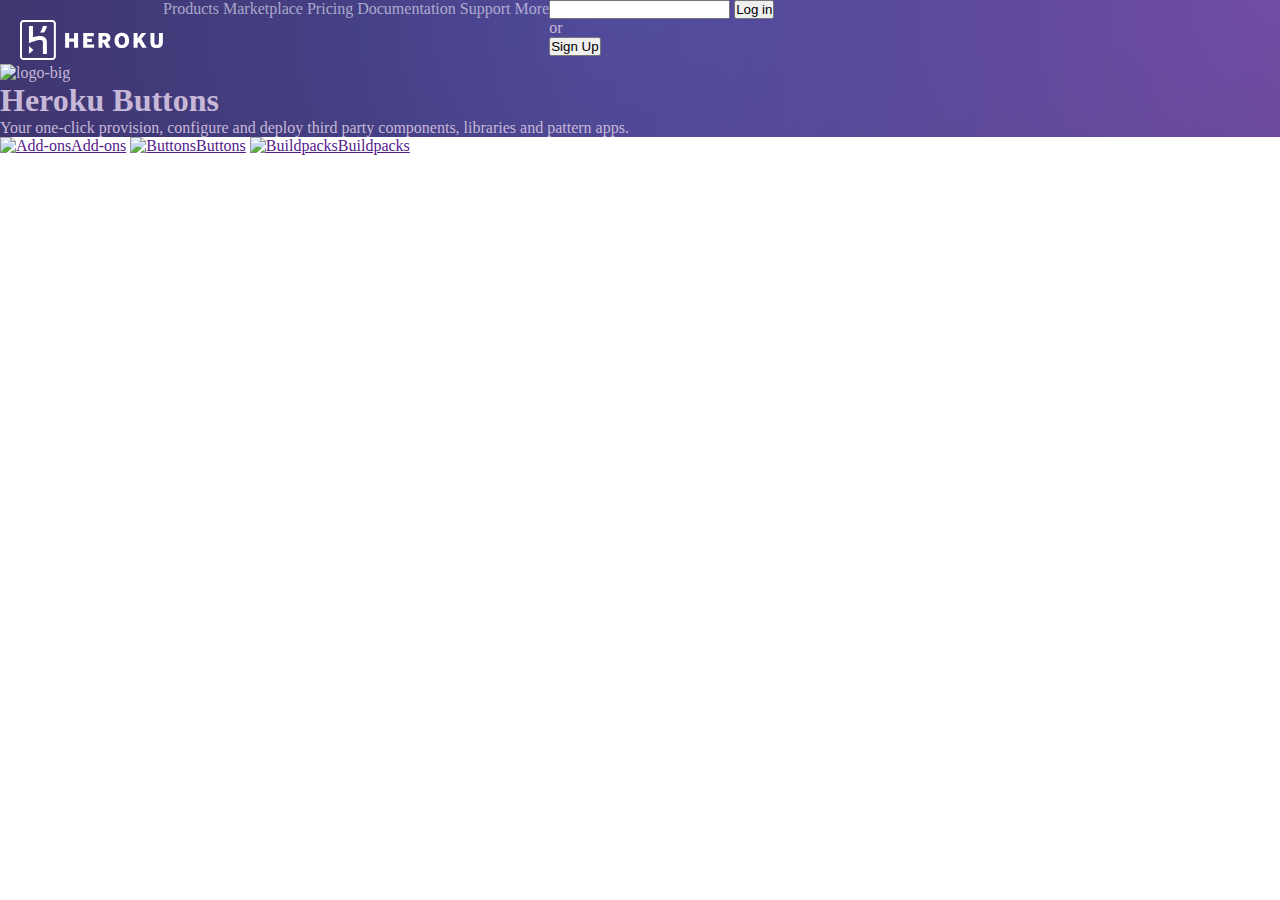
==== Heroku/index.html @ 969bb105 "begin Heroku-btns" ====
<!DOCTYPE html>
<html lang="en">
<head>
    <meta charset="UTF-8">
    <meta name="viewport" content="width=device-width, initial-scale=1.0">
    <title>Document</title>
    <link rel="stylesheet" href="./style.css">
</head>
<body>
   <header>
    <nav>
        <div class="logo-wrapper"><img class="heroku-logo" src="./img/heroku-main-logo.svg" alt="heroku-logo"></div>
        <div class="nav-wrapper">
            <a class="nav-button">Products</a>
            <a class="nav-button">Marketplace</a>
            <a class="nav-button">Pricing</a>
            <a class="nav-button">Documentation</a>
            <a class="nav-button">Support</a>
            <a class="nav-button">More</a>
        </div>
        <div class="tools">
            <input type="search" >
            <button>Log in </button>
            <p>or</p>
            <button>Sign Up</button>
        </div>
    </nav>
    <main>
        <img src="" alt="logo-big">
        <h1>Heroku Buttons</h1>
        <p class="main-description">Your one-click provision, configure and deploy third party components, libraries and pattern apps.</p>
    </main>
   </header>
   <section class="divides">
<a href=""><img src="" alt="Add-ons">Add-ons</a>
<a href=""><img src="" alt="Buttons">Buttons</a>
<a href=""><img src="" alt="Buildpacks">Buildpacks</a>
   </section>
</body>
</html>
---- Heroku/style.css ----
*{
    margin: 0;
    padding: 0;
    box-sizing: border-box;
}
header{
    background-color: #3B2F63;
    background-image: radial-gradient(circle at 50% top, rgba(84,90,182,0.6) 0%, rgba(84,90,182,0) 75%),radial-gradient(circle at right top, #794aa2 0%, rgba(121,74,162,0) 57%);
    background-repeat: no-repeat;
    background-size: 100% 1000px;
    color: #c7b8d8;
    margin: 0;
    position: relative;
}
nav{
    display: flex;

}
.heroku-logo{   
margin-top: 20px;
margin-left: 20px;
    width: 143px;
    height: 40px;
    }

    .nav-button{

        color: rgba(242,238,255,0.6);
    }
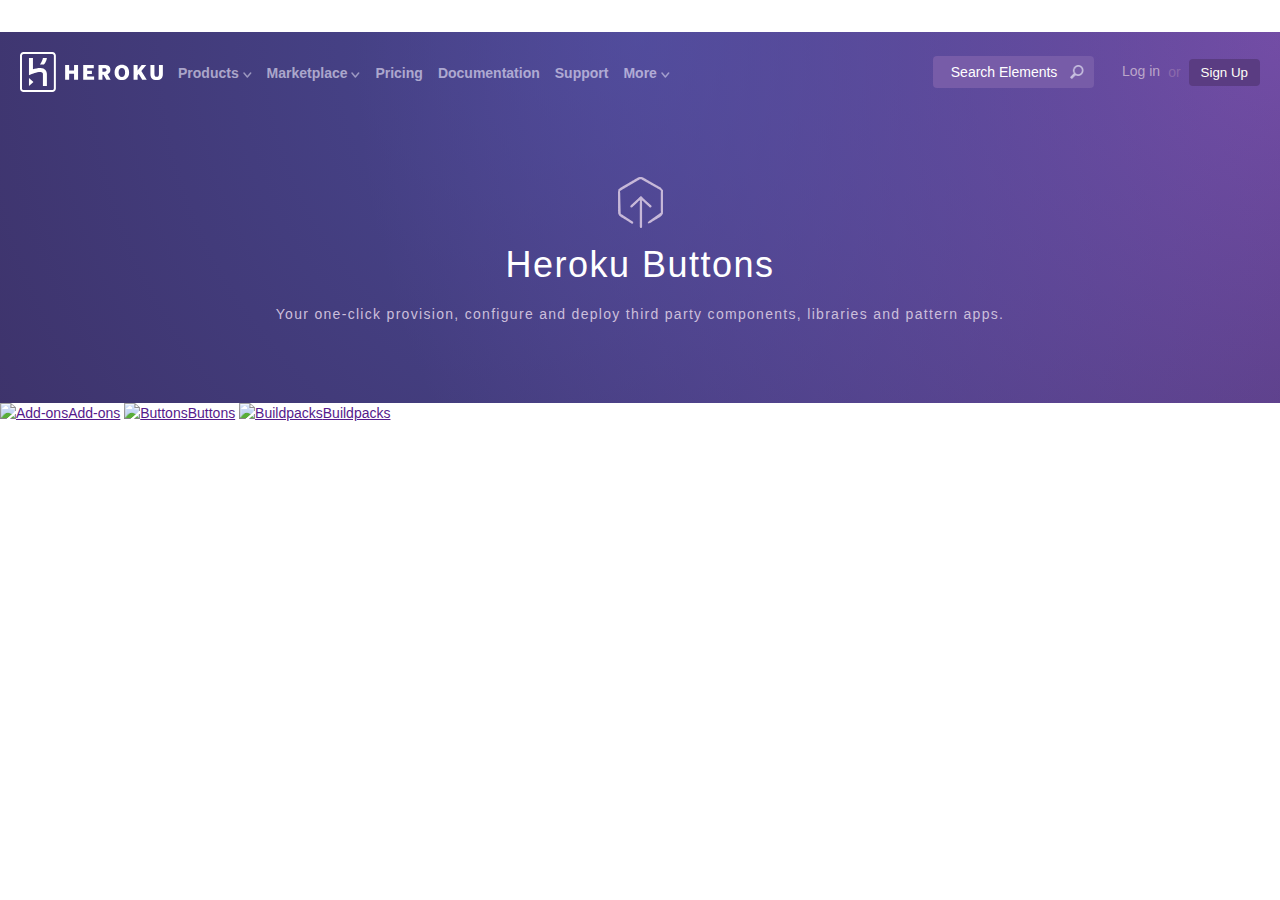
==== commit 147aabf7: "Header is ready" ====
--- a/Heroku/index.html
+++ b/Heroku/index.html
@@ -1,40 +1,57 @@
 <!DOCTYPE html>
 <html lang="en">
-<head>
-    <meta charset="UTF-8">
-    <meta name="viewport" content="width=device-width, initial-scale=1.0">
+  <head>
+    <meta charset="UTF-8" />
+    <meta name="viewport" content="width=device-width, initial-scale=1.0" />
     <title>Document</title>
-    <link rel="stylesheet" href="./style.css">
-</head>
-<body>
-   <header>
-    <nav>
-        <div class="logo-wrapper"><img class="heroku-logo" src="./img/heroku-main-logo.svg" alt="heroku-logo"></div>
-        <div class="nav-wrapper">
-            <a class="nav-button">Products</a>
-            <a class="nav-button">Marketplace</a>
-            <a class="nav-button">Pricing</a>
-            <a class="nav-button">Documentation</a>
-            <a class="nav-button">Support</a>
-            <a class="nav-button">More</a>
+    <link rel="stylesheet" href="./style.css" />
+  </head>
+  <body>
+    <header>
+      <nav>
+        <div class="logo-wrapper">
+          <img
+            class="heroku-logo"
+            src="./img/heroku-main-logo.svg"
+            alt="heroku-logo"
+          />
+          <a class="nav-button"
+            >Products <img class="nav-more" src="./img/nav-more.svg" alt="more"
+          /></a>
+          <a class="nav-button"
+            >Marketplace
+            <img class="nav-more" src="./img/nav-more.svg" alt="more"
+          /></a>
+          <a class="nav-button">Pricing</a>
+          <a class="nav-button">Documentation</a>
+          <a class="nav-button">Support</a>
+          <a class="nav-button"
+            >More <img class="nav-more" src="./img/nav-more.svg" alt="more"
+          /></a>
         </div>
         <div class="tools">
-            <input type="search" >
-            <button>Log in </button>
-            <p>or</p>
-            <button>Sign Up</button>
+          <div class="search-wrapper">
+            <input id="search" type="text" placeholder="Search Elements" />
+            <img id="search-img" src="./img/search.png" alt="search" />
+          </div>
+          <button id="log-in">Log in</button>
+          <p id="or">or</p>
+          <button id="sign-up">Sign Up</button>
         </div>
-    </nav>
-    <main>
-        <img src="" alt="logo-big">
+      </nav>
+      <div class="header-container">
+        <img class="button-icon" src="./img/Untitled.png" alt="button-icon" />
         <h1>Heroku Buttons</h1>
-        <p class="main-description">Your one-click provision, configure and deploy third party components, libraries and pattern apps.</p>
-    </main>
-   </header>
-   <section class="divides">
-<a href=""><img src="" alt="Add-ons">Add-ons</a>
-<a href=""><img src="" alt="Buttons">Buttons</a>
-<a href=""><img src="" alt="Buildpacks">Buildpacks</a>
-   </section>
-</body>
-</html>+        <p class="main-description">
+          Your one-click provision, configure and deploy third party components,
+          libraries and pattern apps.
+        </p>
+      </div>
+    </header>
+    <section class="divides">
+      <a href=""><img src="" alt="Add-ons" />Add-ons</a>
+      <a href=""><img src="" alt="Buttons" />Buttons</a>
+      <a href=""><img src="" alt="Buildpacks" />Buildpacks</a>
+    </section>
+  </body>
+</html>
--- a/Heroku/style.css
+++ b/Heroku/style.css
@@ -1,30 +1,144 @@
-*{
-    margin: 0;
-    padding: 0;
-    box-sizing: border-box;
+* {
+  margin: 0;
+  padding: 0;
+  box-sizing: border-box;
 }
-header{
-    background-color: #3B2F63;
-    background-image: radial-gradient(circle at 50% top, rgba(84,90,182,0.6) 0%, rgba(84,90,182,0) 75%),radial-gradient(circle at right top, #794aa2 0%, rgba(121,74,162,0) 57%);
-    background-repeat: no-repeat;
-    background-size: 100% 1000px;
-    color: #c7b8d8;
-    margin: 0;
-    position: relative;
+
+body {
+  margin-top: 32px;
+  min-height: 100%;
+  font-family: "BentonSans", "Helvetica Neue", sans-serif;
+  font-size: 14px;
+  font-weight: 400;
+  line-height: 1.5;
+  background: #fff;
+  -webkit-font-smoothing: antialiased;
 }
-nav{
-    display: flex;
 
+header {
+  background-color: #3b2f63;
+  background-image: radial-gradient(
+      circle at 50% top,
+      rgba(84, 90, 182, 0.6) 0%,
+      rgba(84, 90, 182, 0) 75%
+    ),
+    radial-gradient(circle at right top, #794aa2 0%, rgba(121, 74, 162, 0) 57%);
+  background-repeat: no-repeat;
+  background-size: 100% 1000px;
+  color: #c7b8d8;
 }
-.heroku-logo{   
-margin-top: 20px;
-margin-left: 20px;
-    width: 143px;
-    height: 40px;
-    }
 
-    .nav-button{
+nav {
+  display: flex;
+  justify-content: space-between;
+  align-items: center;
+}
 
-        color: rgba(242,238,255,0.6);
-    }
-    +.logo-wrapper {
+  margin-top: 20px;
+  margin-left: 20px;
+  display: flex;
+  align-items: center;
+  gap: 15px;
+}
+
+.heroku-logo {
+  width: 143px;
+  height: 40px;
+}
+
+.nav-button {
+  padding: 10px 0 8px 0;
+  color: rgba(242, 238, 255, 0.6);
+  font-size: 14px;
+  font-weight: 700;
+  -webkit-font-smoothing: antialiased;
+  line-height: 1;
+}
+
+.nav-more {
+  opacity: 0.5;
+}
+
+.tools {
+  display: flex;
+  margin-right: 20px;
+  margin-top: 20px;
+  gap: 8px;
+  align-items: center;
+}
+
+.search-wrapper {
+  margin-right: 20px;
+  background-color: #775ca8;
+  border-radius: 4px;
+}
+
+#search {
+  width: 135px;
+  font-size: 14px;
+  padding: 7px 0 7px 7px;
+  border: 1px solid transparent;
+  background: none;
+}
+
+#search-img {
+  width: 14px;
+  height: 14px;
+  margin: 0 10px -2px -2px;
+}
+
+::-webkit-input-placeholder {
+  color: #fff;
+  font-size: 14px;
+  text-align: center;
+}
+
+#log-in {
+  background: none;
+  border: none;
+  color: #bba6c9;
+  font-size: 14px;
+  line-height: 1.4;
+  font-family: "BentonSans", "Helvetica Neue", sans-serif;
+}
+
+#or {
+  color: #8a69ac;
+  font-size: 14px;
+}
+
+#sign-up {
+  background-color: #5a3c82;
+  color: #fffff7;
+  padding: 6px 12px;
+  border-radius: 4px;
+  border: none;
+}
+
+.header-container {
+  padding: 85px 20px 80px 20px;
+  display: flex;
+  flex-direction: column;
+  align-items: center;
+}
+
+.button-icon {
+}
+
+h1 {
+  font-family: "BentonSans", "Helvetica Neue", sans-serif;
+  color: #fff;
+  font-size: 36px;
+  line-height: 1.2;
+  font-weight: 300;
+  letter-spacing: 1.5px;
+  padding: 15px 0 20px 0;
+}
+
+.main-description {
+  font-weight: 400;
+  color: #ccbfdb;
+  line-height: 1.2;
+  letter-spacing: 1.3px;
+}
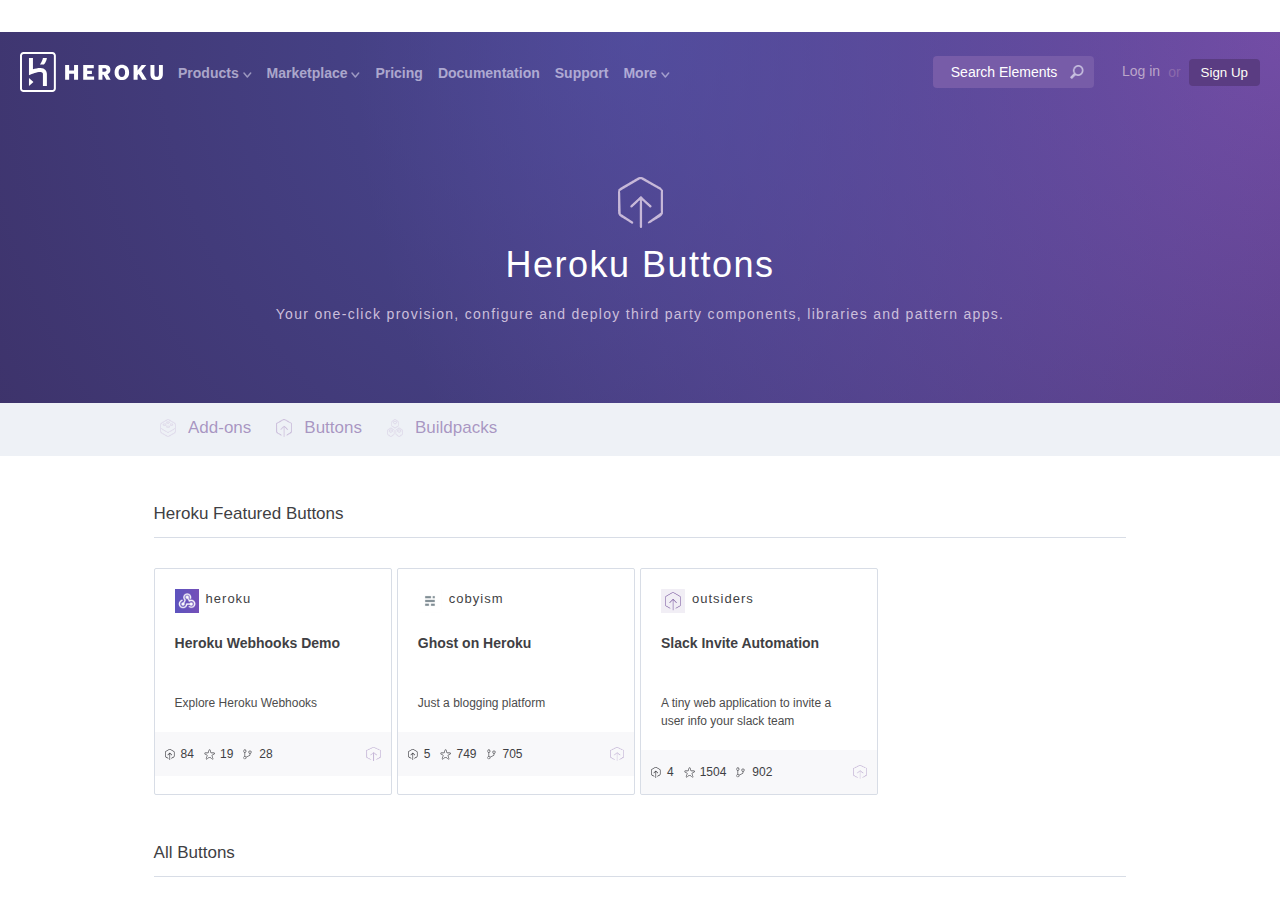
==== commit 5f67437a: "Added Heroku features buttons" ====
--- a/Heroku/index.html
+++ b/Heroku/index.html
@@ -40,7 +40,7 @@
         </div>
       </nav>
       <div class="header-container">
-        <img class="button-icon" src="./img/Untitled.png" alt="button-icon" />
+        <img class="button-icon" src="./img/button.png" alt="button-icon" />
         <h1>Heroku Buttons</h1>
         <p class="main-description">
           Your one-click provision, configure and deploy third party components,
@@ -49,9 +49,109 @@
       </div>
     </header>
     <section class="divides">
-      <a href=""><img src="" alt="Add-ons" />Add-ons</a>
-      <a href=""><img src="" alt="Buttons" />Buttons</a>
-      <a href=""><img src="" alt="Buildpacks" />Buildpacks</a>
+      <a href=""><img src="./img/add-ons.png" alt="Add-ons" />Add-ons</a>
+      <a href=""><img src="./img/button.png" alt="Buttons" />Buttons</a>
+      <a href=""
+        ><img src="./img/buildpacks.png" alt="Buildpacks" />Buildpacks</a
+      >
     </section>
+    <main>
+      <section class="main-buttons">
+        <h3 class="main-title">Heroku Featured Buttons</h3>
+        <section class="buttons">
+          <div class="button-container">
+            <div class="button-wrapper">
+              <div class="btn-img-wrapper">
+                <img class="button-img" src="./img/card1.png" alt="" />
+                <h4>heroku</h4>
+              </div>
+              <h4 class="button-title">Heroku Webhooks Demo</h4>
+              <div class="btn-card-divider"></div>
+              <p class="button-descr">Explore Heroku Webhooks</p>
+            </div>
+            <div class="button-info">
+              <div class="button-statistic">
+                <div class="recent">
+                  <img src="./img/btn.svg" alt="recent" />
+                  <p>84</p>
+                </div>
+                <div class="star">
+                  <img src="./img/star.svg" alt="star" />
+                  <p>19</p>
+                </div>
+                <div class="fork">
+                  <img src="./img/fork.svg" alt="fork" />
+                  <p>28</p>
+                </div>
+              </div>
+              <img class="button-info-img" src="./img/button.png" alt="logo" />
+            </div>
+          </div>
+          <div class="button-container">
+            <div class="button-wrapper">
+              <div class="btn-img-wrapper">
+                <img class="button-img" src="./img/card2.png" alt="" />
+                <h4>cobyism</h4>
+              </div>
+              <h4 class="button-title">Ghost on Heroku</h4>
+              <div class="btn-card-divider"></div>
+              <p class="button-descr">Just a blogging platform</p>
+            </div>
+            <div class="button-info">
+              <div class="button-statistic">
+                <div class="recent">
+                  <img src="./img/btn.svg" alt="recent" />
+                  <p>5</p>
+                </div>
+                <div class="star">
+                  <img src="./img/star.svg" alt="star" />
+                  <p>749</p>
+                </div>
+                <div class="fork">
+                  <img src="./img/fork.svg" alt="fork" />
+                  <p>705</p>
+                </div>
+              </div>
+              <img class="button-info-img" src="./img/button.png" alt="logo" />
+            </div>
+          </div>
+          <div class="button-container">
+            <div class="button-wrapper">
+              <div class="btn-img-wrapper">
+                <img class="button-img" src="./img/card3.svg" alt="" />
+                <h4>outsiders</h4>
+              </div>
+              <h4 class="button-title">Slack Invite Automation</h4>
+              <div class="btn-card-divider"></div>
+              <p class="button-descr">
+                A tiny web application to invite a user info your slack team
+              </p>
+            </div>
+            <div class="button-info">
+              <div class="button-statistic">
+                <div class="recent">
+                  <img src="./img/btn.svg" alt="recent" />
+                  <p>4</p>
+                </div>
+                <div class="star">
+                  <img src="./img/star.svg" alt="star" />
+                  <p>1504</p>
+                </div>
+                <div class="fork">
+                  <img src="./img/fork.svg" alt="fork" />
+                  <p>902</p>
+                </div>
+              </div>
+              <img class="button-info-img" src="./img/button.png" alt="logo" />
+            </div>
+          </div>
+        </section>
+      </section>
+      <section class="all-buttons">
+<div class="tittle-wrapper">
+  <h3 class="main-title">All Buttons</h3>
+</div>
+      </section>
+    </main>
   </body>
 </html>
--- a/Heroku/style.css
+++ b/Heroku/style.css
@@ -123,9 +123,6 @@
   align-items: center;
 }
 
-.button-icon {
-}
-
 h1 {
   font-family: "BentonSans", "Helvetica Neue", sans-serif;
   color: #fff;
@@ -142,3 +139,137 @@
   line-height: 1.2;
   letter-spacing: 1.3px;
 }
+
+.divides {
+  display: flex;
+  background-color: #eef1f6;
+  padding: 12.5px 12.5%;
+  border-bottom: 3px solid rgba(121, 88, 159, 0);
+  gap: 25px;
+}
+
+.divides a {
+  font-size: 17px;
+  line-height: 1.5;
+  text-decoration: none;
+  color: rgba(121, 88, 159, 0.6);
+  display: flex;
+  align-items: center;
+  gap: 12px;
+}
+
+.divides img {
+  width: 16px;
+  height: 18px;
+}
+
+main {
+  max-width: 76%;
+  margin: auto;
+}
+
+.main-title {
+  border-bottom: 1px solid #d8dde6;
+  padding: 45px 0 10px 0;
+  margin-bottom: 30px;
+  display: inline-block;
+  width: 100%;
+  font-size: 17px;
+  font-weight: 400;
+  color: #3f3f44;
+}
+
+.buttons {
+  display: flex;
+  gap: 5px;
+}
+
+.button-container {
+  width: calc(25% - 5px);
+  border: 1px solid #d8dde6;
+  border-radius: 2px;
+  position: relative;
+}
+
+.button-wrapper {
+  padding: 20px;
+}
+
+.btn-img-wrapper {
+  display: flex;
+  gap: 7px;
+}
+
+.btn-img-wrapper h4 {
+  font-weight: 100;
+  font-size: 13px;
+  color: #3f3f44;
+  margin-bottom: 10px;
+  min-height: 24px;
+  letter-spacing: 1px;
+}
+
+.button-img {
+  width: 24px;
+  height: 24px;
+}
+
+.button-title {
+  margin: 10px 0;
+  color: #3f3f44;
+}
+
+.btn-card-divider {
+  height: 0.5px;
+  margin: 20px 0px;
+  background: linear-gradient(to left, #64438b, #c6ace5);
+}
+
+.button-descr {
+  font-size: 12px;
+  color: #4c4c4c;
+  margin-bottom: 0;
+}
+
+.button-info {
+  background: rgba(242, 242, 245, 0.5);
+  display: flex;
+  justify-content: space-between;
+  align-items: center;
+  padding: 15px 10px;
+  vertical-align: middle;
+  margin-top: auto;
+}
+
+.button-statistic {
+  display: flex;
+}
+
+.recent,
+.star,
+.fork {
+  display: flex;
+  gap: 4px;
+}
+
+.recent img,
+.star img,
+.fork img {
+  width: 12px;
+  height: 12px;
+}
+
+.recent p,
+.star p,
+.fork p {
+  display: inline-block;
+  margin-right: 10px;
+  color: #3f3f44;
+  font-size: 12px;
+  line-height: 12px;
+}
+
+.button-info-img {
+  width: 14.4px;
+  height: 14px;
+}
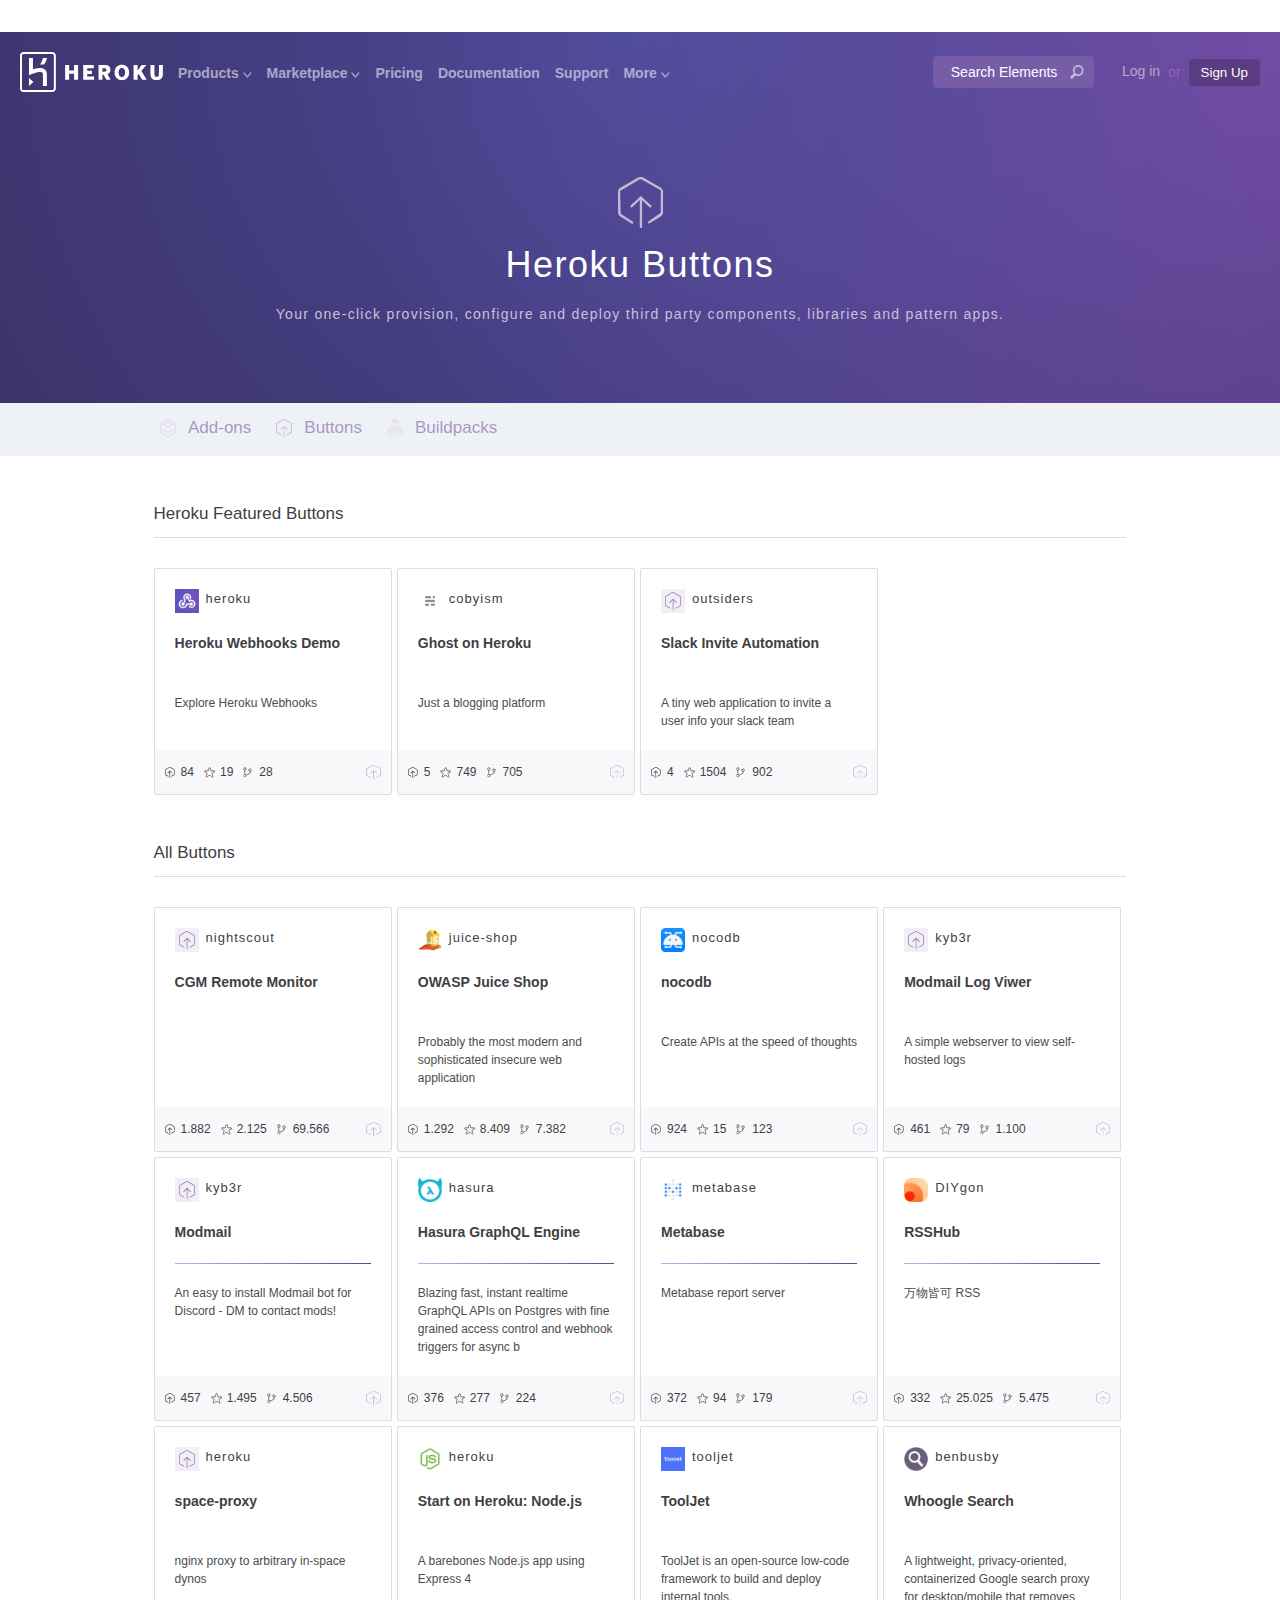
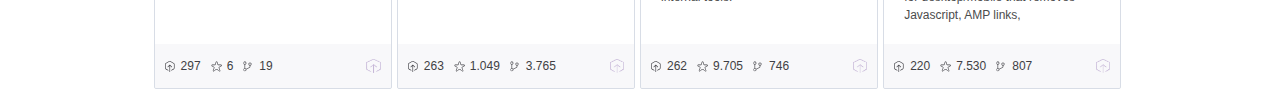
==== commit 66e22f75: "adder All Buttons" ====
--- a/Heroku/index.html
+++ b/Heroku/index.html
@@ -48,109 +48,571 @@
         </p>
       </div>
     </header>
-    <section class="divides">
-      <a href=""><img src="./img/add-ons.png" alt="Add-ons" />Add-ons</a>
-      <a href=""><img src="./img/button.png" alt="Buttons" />Buttons</a>
-      <a href=""
-        ><img src="./img/buildpacks.png" alt="Buildpacks" />Buildpacks</a
-      >
-    </section>
     <main>
-      <section class="main-buttons">
-        <h3 class="main-title">Heroku Featured Buttons</h3>
-        <section class="buttons">
-          <div class="button-container">
-            <div class="button-wrapper">
-              <div class="btn-img-wrapper">
-                <img class="button-img" src="./img/card1.png" alt="" />
-                <h4>heroku</h4>
-              </div>
-              <h4 class="button-title">Heroku Webhooks Demo</h4>
-              <div class="btn-card-divider"></div>
-              <p class="button-descr">Explore Heroku Webhooks</p>
-            </div>
-            <div class="button-info">
-              <div class="button-statistic">
-                <div class="recent">
-                  <img src="./img/btn.svg" alt="recent" />
-                  <p>84</p>
-                </div>
-                <div class="star">
-                  <img src="./img/star.svg" alt="star" />
-                  <p>19</p>
-                </div>
-                <div class="fork">
-                  <img src="./img/fork.svg" alt="fork" />
-                  <p>28</p>
-                </div>
-              </div>
-              <img class="button-info-img" src="./img/button.png" alt="logo" />
+      <section class="divides">
+        <a href=""><img src="./img/add-ons.png" alt="Add-ons" />Add-ons</a>
+        <a href=""><img src="./img/button.png" alt="Buttons" />Buttons</a>
+        <a href=""
+          ><img src="./img/buildpacks.png" alt="Buildpacks" />Buildpacks</a
+        >
+      </section>
+      <section class="page-wrapper">
+        <section class="main-buttons">
+          <h3 class="main-title">Heroku Featured Buttons</h3>
+          <section class="buttons">
+            <div class="button-container">
+              <div class="button-wrapper">
+                <div class="btn-img-wrapper">
+                  <img class="button-img" src="./img/card1.png" alt="" />
+                  <h4>heroku</h4>
+                </div>
+                <h4 class="button-title">Heroku Webhooks Demo</h4>
+                <div class="btn-card-divider"></div>
+                <p class="button-descr">Explore Heroku Webhooks</p>
+              </div>
+              <div class="button-info">
+                <div class="button-statistic">
+                  <div class="recent">
+                    <img src="./img/btn.svg" alt="recent" />
+                    <p>84</p>
+                  </div>
+                  <div class="star">
+                    <img src="./img/star.svg" alt="star" />
+                    <p>19</p>
+                  </div>
+                  <div class="fork">
+                    <img src="./img/fork.svg" alt="fork" />
+                    <p>28</p>
+                  </div>
+                </div>
+                <img
+                  class="button-info-img"
+                  src="./img/button.png"
+                  alt="logo"
+                />
+              </div>
+            </div>
+            <div class="button-container">
+              <div class="button-wrapper">
+                <div class="btn-img-wrapper">
+                  <img class="button-img" src="./img/card2.png" alt="" />
+                  <h4>cobyism</h4>
+                </div>
+                <h4 class="button-title">Ghost on Heroku</h4>
+                <div class="btn-card-divider"></div>
+                <p class="button-descr">Just a blogging platform</p>
+              </div>
+              <div class="button-info">
+                <div class="button-statistic">
+                  <div class="recent">
+                    <img src="./img/btn.svg" alt="recent" />
+                    <p>5</p>
+                  </div>
+                  <div class="star">
+                    <img src="./img/star.svg" alt="star" />
+                    <p>749</p>
+                  </div>
+                  <div class="fork">
+                    <img src="./img/fork.svg" alt="fork" />
+                    <p>705</p>
+                  </div>
+                </div>
+                <img
+                  class="button-info-img"
+                  src="./img/button.png"
+                  alt="logo"
+                />
+              </div>
+            </div>
+            <div class="button-container">
+              <div class="button-wrapper">
+                <div class="btn-img-wrapper">
+                  <img class="button-img" src="./img/card3.svg" alt="" />
+                  <h4>outsiders</h4>
+                </div>
+                <h4 class="button-title">Slack Invite Automation</h4>
+                <div class="btn-card-divider"></div>
+                <p class="button-descr">
+                  A tiny web application to invite a user info your slack team
+                </p>
+              </div>
+              <div class="button-info">
+                <div class="button-statistic">
+                  <div class="recent">
+                    <img src="./img/btn.svg" alt="recent" />
+                    <p>4</p>
+                  </div>
+                  <div class="star">
+                    <img src="./img/star.svg" alt="star" />
+                    <p>1504</p>
+                  </div>
+                  <div class="fork">
+                    <img src="./img/fork.svg" alt="fork" />
+                    <p>902</p>
+                  </div>
+                </div>
+                <img
+                  class="button-info-img"
+                  src="./img/button.png"
+                  alt="logo"
+                />
+              </div>
+            </div>
+          </section>
+        </section>
+        <section class="all-buttons">
+          <div class="all-buttons-tittle-wrapper">
+            <div class="all-buttons-tittle-wrapper-left">
+              <h3 class="main-title">All Buttons</h3>
+              <p class="buttons-counter">
+                <!--(Displaying 1 – 12 of 14148 Buttons)-->
+              </p>
             </div>
           </div>
-          <div class="button-container">
-            <div class="button-wrapper">
-              <div class="btn-img-wrapper">
-                <img class="button-img" src="./img/card2.png" alt="" />
-                <h4>cobyism</h4>
-              </div>
-              <h4 class="button-title">Ghost on Heroku</h4>
-              <div class="btn-card-divider"></div>
-              <p class="button-descr">Just a blogging platform</p>
-            </div>
-            <div class="button-info">
-              <div class="button-statistic">
-                <div class="recent">
-                  <img src="./img/btn.svg" alt="recent" />
-                  <p>5</p>
-                </div>
-                <div class="star">
-                  <img src="./img/star.svg" alt="star" />
-                  <p>749</p>
-                </div>
-                <div class="fork">
-                  <img src="./img/fork.svg" alt="fork" />
-                  <p>705</p>
-                </div>
-              </div>
-              <img class="button-info-img" src="./img/button.png" alt="logo" />
-            </div>
-          </div>
-          <div class="button-container">
-            <div class="button-wrapper">
-              <div class="btn-img-wrapper">
-                <img class="button-img" src="./img/card3.svg" alt="" />
-                <h4>outsiders</h4>
-              </div>
-              <h4 class="button-title">Slack Invite Automation</h4>
-              <div class="btn-card-divider"></div>
-              <p class="button-descr">
-                A tiny web application to invite a user info your slack team
-              </p>
-            </div>
-            <div class="button-info">
-              <div class="button-statistic">
-                <div class="recent">
-                  <img src="./img/btn.svg" alt="recent" />
-                  <p>4</p>
-                </div>
-                <div class="star">
-                  <img src="./img/star.svg" alt="star" />
-                  <p>1504</p>
-                </div>
-                <div class="fork">
-                  <img src="./img/fork.svg" alt="fork" />
-                  <p>902</p>
-                </div>
-              </div>
-              <img class="button-info-img" src="./img/button.png" alt="logo" />
-            </div>
-          </div>
+          <section class="all-buttons-container">
+            <div class="button-container">
+              <div class="button-wrapper">
+                <div class="btn-img-wrapper">
+                  <img
+                    class="button-img"
+                    src="./img/button_icon.svg"
+                    alt="heroku-logo"
+                  />
+                  <h4>nightscout</h4>
+                </div>
+                <h4 class="button-title">CGM Remote Monitor</h4>
+                <div class="btn-card-divider"></div>
+                <p class="button-descr"></p>
+              </div>
+              <div class="button-info">
+                <div class="button-statistic">
+                  <div class="recent">
+                    <img src="./img/btn.svg" alt="recent" />
+                    <p>1.882</p>
+                  </div>
+                  <div class="star">
+                    <img src="./img/star.svg" alt="star" />
+                    <p>2.125</p>
+                  </div>
+                  <div class="fork">
+                    <img src="./img/fork.svg" alt="fork" />
+                    <p>69.566</p>
+                  </div>
+                </div>
+                <img
+                  class="button-info-img"
+                  src="./img/button.png"
+                  alt="logo"
+                />
+              </div>
+            </div>
+            <div class="button-container">
+              <div class="button-wrapper">
+                <div class="btn-img-wrapper">
+                  <img
+                    class="button-img"
+                    src="./img/juise-shop.png"
+                    alt="juise-shop"
+                  />
+                  <h4>juice-shop</h4>
+                </div>
+                <h4 class="button-title">OWASP Juice Shop</h4>
+                <div class="btn-card-divider"></div>
+                <p class="button-descr">
+                  Probably the most modern and sophisticated insecure web
+                  application
+                </p>
+              </div>
+              <div class="button-info">
+                <div class="button-statistic">
+                  <div class="recent">
+                    <img src="./img/btn.svg" alt="recent" />
+                    <p>1.292</p>
+                  </div>
+                  <div class="star">
+                    <img src="./img/star.svg" alt="star" />
+                    <p>8.409</p>
+                  </div>
+                  <div class="fork">
+                    <img src="./img/fork.svg" alt="fork" />
+                    <p>7.382</p>
+                  </div>
+                </div>
+                <img
+                  class="button-info-img"
+                  src="./img/button.png"
+                  alt="logo"
+                />
+              </div>
+            </div>
+            <div class="button-container">
+              <div class="button-wrapper">
+                <div class="btn-img-wrapper">
+                  <img class="button-img" src="./img/nocodb.png" alt="nocodb" />
+                  <h4>nocodb</h4>
+                </div>
+                <h4 class="button-title">nocodb</h4>
+                <div class="btn-card-divider"></div>
+                <p class="button-descr">Create APIs at the speed of thoughts</p>
+              </div>
+              <div class="button-info">
+                <div class="button-statistic">
+                  <div class="recent">
+                    <img src="./img/btn.svg" alt="recent" />
+                    <p>924</p>
+                  </div>
+                  <div class="star">
+                    <img src="./img/star.svg" alt="star" />
+                    <p>15</p>
+                  </div>
+                  <div class="fork">
+                    <img src="./img/fork.svg" alt="fork" />
+                    <p>123</p>
+                  </div>
+                </div>
+                <img
+                  class="button-info-img"
+                  src="./img/button.png"
+                  alt="logo"
+                />
+              </div>
+            </div>
+            <div class="button-container">
+              <div class="button-wrapper">
+                <div class="btn-img-wrapper">
+                  <img
+                    class="button-img"
+                    src="./img/button_icon.svg"
+                    alt="heroku-logo"
+                  />
+                  <h4>kyb3r</h4>
+                </div>
+                <h4 class="button-title">Modmail Log Viwer</h4>
+                <div class="btn-card-divider"></div>
+                <p class="button-descr">
+                  A simple webserver to view self-hosted logs
+                </p>
+              </div>
+              <div class="button-info">
+                <div class="button-statistic">
+                  <div class="recent">
+                    <img src="./img/btn.svg" alt="recent" />
+                    <p>461</p>
+                  </div>
+                  <div class="star">
+                    <img src="./img/star.svg" alt="star" />
+                    <p>79</p>
+                  </div>
+                  <div class="fork">
+                    <img src="./img/fork.svg" alt="fork" />
+                    <p>1.100</p>
+                  </div>
+                </div>
+                <img
+                  class="button-info-img"
+                  src="./img/button.png"
+                  alt="logo"
+                />
+              </div>
+            </div>
+            <div class="button-container">
+              <div class="button-wrapper">
+                <div class="btn-img-wrapper">
+                  <img
+                    class="button-img"
+                    src="./img/button_icon.svg"
+                    alt="heroku-logo"
+                  />
+                  <h4>kyb3r</h4>
+                </div>
+                <h4 class="button-title">Modmail</h4>
+                <div class="btn-card-divider"></div>
+                <p class="button-descr">
+                  An easy to install Modmail bot for Discord - DM to contact
+                  mods!
+                </p>
+              </div>
+              <div class="button-info">
+                <div class="button-statistic">
+                  <div class="recent">
+                    <img src="./img/btn.svg" alt="recent" />
+                    <p>457</p>
+                  </div>
+                  <div class="star">
+                    <img src="./img/star.svg" alt="star" />
+                    <p>1.495</p>
+                  </div>
+                  <div class="fork">
+                    <img src="./img/fork.svg" alt="fork" />
+                    <p>4.506</p>
+                  </div>
+                </div>
+                <img
+                  class="button-info-img"
+                  src="./img/button.png"
+                  alt="logo"
+                />
+              </div>
+            </div>
+            <div class="button-container">
+              <div class="button-wrapper">
+                <div class="btn-img-wrapper">
+                  <img class="button-img" src="./img/hasura.png" alt="hasura" />
+                  <h4>hasura</h4>
+                </div>
+                <h4 class="button-title">Hasura GraphQL Engine</h4>
+                <div class="btn-card-divider"></div>
+                <p class="button-descr">
+                  Blazing fast, instant realtime GraphQL APIs on Postgres with
+                  fine grained access control and webhook triggers for async b
+                </p>
+              </div>
+              <div class="button-info">
+                <div class="button-statistic">
+                  <div class="recent">
+                    <img src="./img/btn.svg" alt="recent" />
+                    <p>376</p>
+                  </div>
+                  <div class="star">
+                    <img src="./img/star.svg" alt="star" />
+                    <p>277</p>
+                  </div>
+                  <div class="fork">
+                    <img src="./img/fork.svg" alt="fork" />
+                    <p>224</p>
+                  </div>
+                </div>
+                <img
+                  class="button-info-img"
+                  src="./img/button.png"
+                  alt="logo"
+                />
+              </div>
+            </div>
+            <div class="button-container">
+              <div class="button-wrapper">
+                <div class="btn-img-wrapper">
+                  <img
+                    class="button-img"
+                    src="./img/metabase.png"
+                    alt="metabase"
+                  />
+                  <h4>metabase</h4>
+                </div>
+                <h4 class="button-title">Metabase</h4>
+                <div class="btn-card-divider"></div>
+                <p class="button-descr">Metabase report server</p>
+              </div>
+              <div class="button-info">
+                <div class="button-statistic">
+                  <div class="recent">
+                    <img src="./img/btn.svg" alt="recent" />
+                    <p>372</p>
+                  </div>
+                  <div class="star">
+                    <img src="./img/star.svg" alt="star" />
+                    <p>94</p>
+                  </div>
+                  <div class="fork">
+                    <img src="./img/fork.svg" alt="fork" />
+                    <p>179</p>
+                  </div>
+                </div>
+                <img
+                  class="button-info-img"
+                  src="./img/button.png"
+                  alt="logo"
+                />
+              </div>
+            </div>
+            <div class="button-container">
+              <div class="button-wrapper">
+                <div class="btn-img-wrapper">
+                  <img class="button-img" src="./img/DIYgod.png" alt="DIYgod" />
+                  <h4>DIYgon</h4>
+                </div>
+                <h4 class="button-title">RSSHub</h4>
+                <div class="btn-card-divider"></div>
+                <p class="button-descr">万物皆可 RSS</p>
+              </div>
+              <div class="button-info">
+                <div class="button-statistic">
+                  <div class="recent">
+                    <img src="./img/btn.svg" alt="recent" />
+                    <p>332</p>
+                  </div>
+                  <div class="star">
+                    <img src="./img/star.svg" alt="star" />
+                    <p>25.025</p>
+                  </div>
+                  <div class="fork">
+                    <img src="./img/fork.svg" alt="fork" />
+                    <p>5.475</p>
+                  </div>
+                </div>
+                <img
+                  class="button-info-img"
+                  src="./img/button.png"
+                  alt="logo"
+                />
+              </div>
+            </div>
+            <div class="button-container">
+              <div class="button-wrapper">
+                <div class="btn-img-wrapper">
+                  <img
+                    class="button-img"
+                    src="./img/button_icon.svg"
+                    alt="heroku-logo"
+                  />
+                  <h4>heroku</h4>
+                </div>
+                <h4 class="button-title">space-proxy</h4>
+                <div class="btn-card-divider"></div>
+                <p class="button-descr">
+                  nginx proxy to arbitrary in-space dynos
+                </p>
+              </div>
+              <div class="button-info">
+                <div class="button-statistic">
+                  <div class="recent">
+                    <img src="./img/btn.svg" alt="recent" />
+                    <p>297</p>
+                  </div>
+                  <div class="star">
+                    <img src="./img/star.svg" alt="star" />
+                    <p>6</p>
+                  </div>
+                  <div class="fork">
+                    <img src="./img/fork.svg" alt="fork" />
+                    <p>19</p>
+                  </div>
+                </div>
+                <img
+                  class="button-info-img"
+                  src="./img/button.png"
+                  alt="logo"
+                />
+              </div>
+            </div>
+            <div class="button-container">
+              <div class="button-wrapper">
+                <div class="btn-img-wrapper">
+                  <img
+                    class="button-img"
+                    src="./img/node-js.png"
+                    alt="node-js"
+                  />
+                  <h4>heroku</h4>
+                </div>
+                <h4 class="button-title">Start on Heroku: Node.js</h4>
+                <div class="btn-card-divider"></div>
+                <p class="button-descr">
+                  A barebones Node.js app using Express 4
+                </p>
+              </div>
+              <div class="button-info">
+                <div class="button-statistic">
+                  <div class="recent">
+                    <img src="./img/btn.svg" alt="recent" />
+                    <p>263</p>
+                  </div>
+                  <div class="star">
+                    <img src="./img/star.svg" alt="star" />
+                    <p>1.049</p>
+                  </div>
+                  <div class="fork">
+                    <img src="./img/fork.svg" alt="fork" />
+                    <p>3.765</p>
+                  </div>
+                </div>
+                <img
+                  class="button-info-img"
+                  src="./img/button.png"
+                  alt="logo"
+                />
+              </div>
+            </div>
+            <div class="button-container">
+              <div class="button-wrapper">
+                <div class="btn-img-wrapper">
+                  <img
+                    class="button-img"
+                    src="./img/tooljet.png"
+                    alt="tooljet"
+                  />
+                  <h4>tooljet</h4>
+                </div>
+                <h4 class="button-title">ToolJet</h4>
+                <div class="btn-card-divider"></div>
+                <p class="button-descr">
+                  ToolJet is an open-source low-code framework to build and
+                  deploy internal tools.
+                </p>
+              </div>
+              <div class="button-info">
+                <div class="button-statistic">
+                  <div class="recent">
+                    <img src="./img/btn.svg" alt="recent" />
+                    <p>262</p>
+                  </div>
+                  <div class="star">
+                    <img src="./img/star.svg" alt="star" />
+                    <p>9.705</p>
+                  </div>
+                  <div class="fork">
+                    <img src="./img/fork.svg" alt="fork" />
+                    <p>746</p>
+                  </div>
+                </div>
+                <img
+                  class="button-info-img"
+                  src="./img/button.png"
+                  alt="logo"
+                />
+              </div>
+            </div>
+            <div class="button-container">
+              <div class="button-wrapper">
+                <div class="btn-img-wrapper">
+                  <img
+                    class="button-img"
+                    src="./img/benbusby.png"
+                    alt="benbusby"
+                  />
+                  <h4>benbusby</h4>
+                </div>
+                <h4 class="button-title">Whoogle Search</h4>
+                <div class="btn-card-divider"></div>
+                <p class="button-descr">
+                  A lightweight, privacy-oriented, containerized Google search
+                  proxy for desktop/mobile that removes Javascript, AMP links,
+                </p>
+              </div>
+              <div class="button-info">
+                <div class="button-statistic">
+                  <div class="recent">
+                    <img src="./img/btn.svg" alt="recent" />
+                    <p>220</p>
+                  </div>
+                  <div class="star">
+                    <img src="./img/star.svg" alt="star" />
+                    <p>7.530</p>
+                  </div>
+                  <div class="fork">
+                    <img src="./img/fork.svg" alt="fork" />
+                    <p>807</p>
+                  </div>
+                </div>
+                <img
+                  class="button-info-img"
+                  src="./img/button.png"
+                  alt="logo"
+                />
+              </div>
+            </div>
+          </section>
         </section>
-      </section>
-      <section class="all-buttons">
-<div class="tittle-wrapper">
-  <h3 class="main-title">All Buttons</h3>
-</div>
       </section>
     </main>
   </body>
--- a/Heroku/style.css
+++ b/Heroku/style.css
@@ -163,7 +163,7 @@
   height: 18px;
 }
 
-main {
+.page-wrapper {
   max-width: 76%;
   margin: auto;
 }
@@ -180,15 +180,16 @@
 }
 
 .buttons {
-  display: flex;
+  display: grid;
+  grid-template-columns: repeat(3, calc(25% - 5px));
   gap: 5px;
 }
 
 .button-container {
-  width: calc(25% - 5px);
+  display: flex;
+  flex-direction: column;
   border: 1px solid #d8dde6;
-  border-radius: 2px;
-  position: relative;
+  border-radius: 2px;  
 }
 
 .button-wrapper {
@@ -273,3 +274,8 @@
   width: 14.4px;
   height: 14px;
 }
+.all-buttons-container {
+  display: grid;
+  grid-template-columns: repeat(4, calc(25% - 5px));
+  gap: 5px;
+}